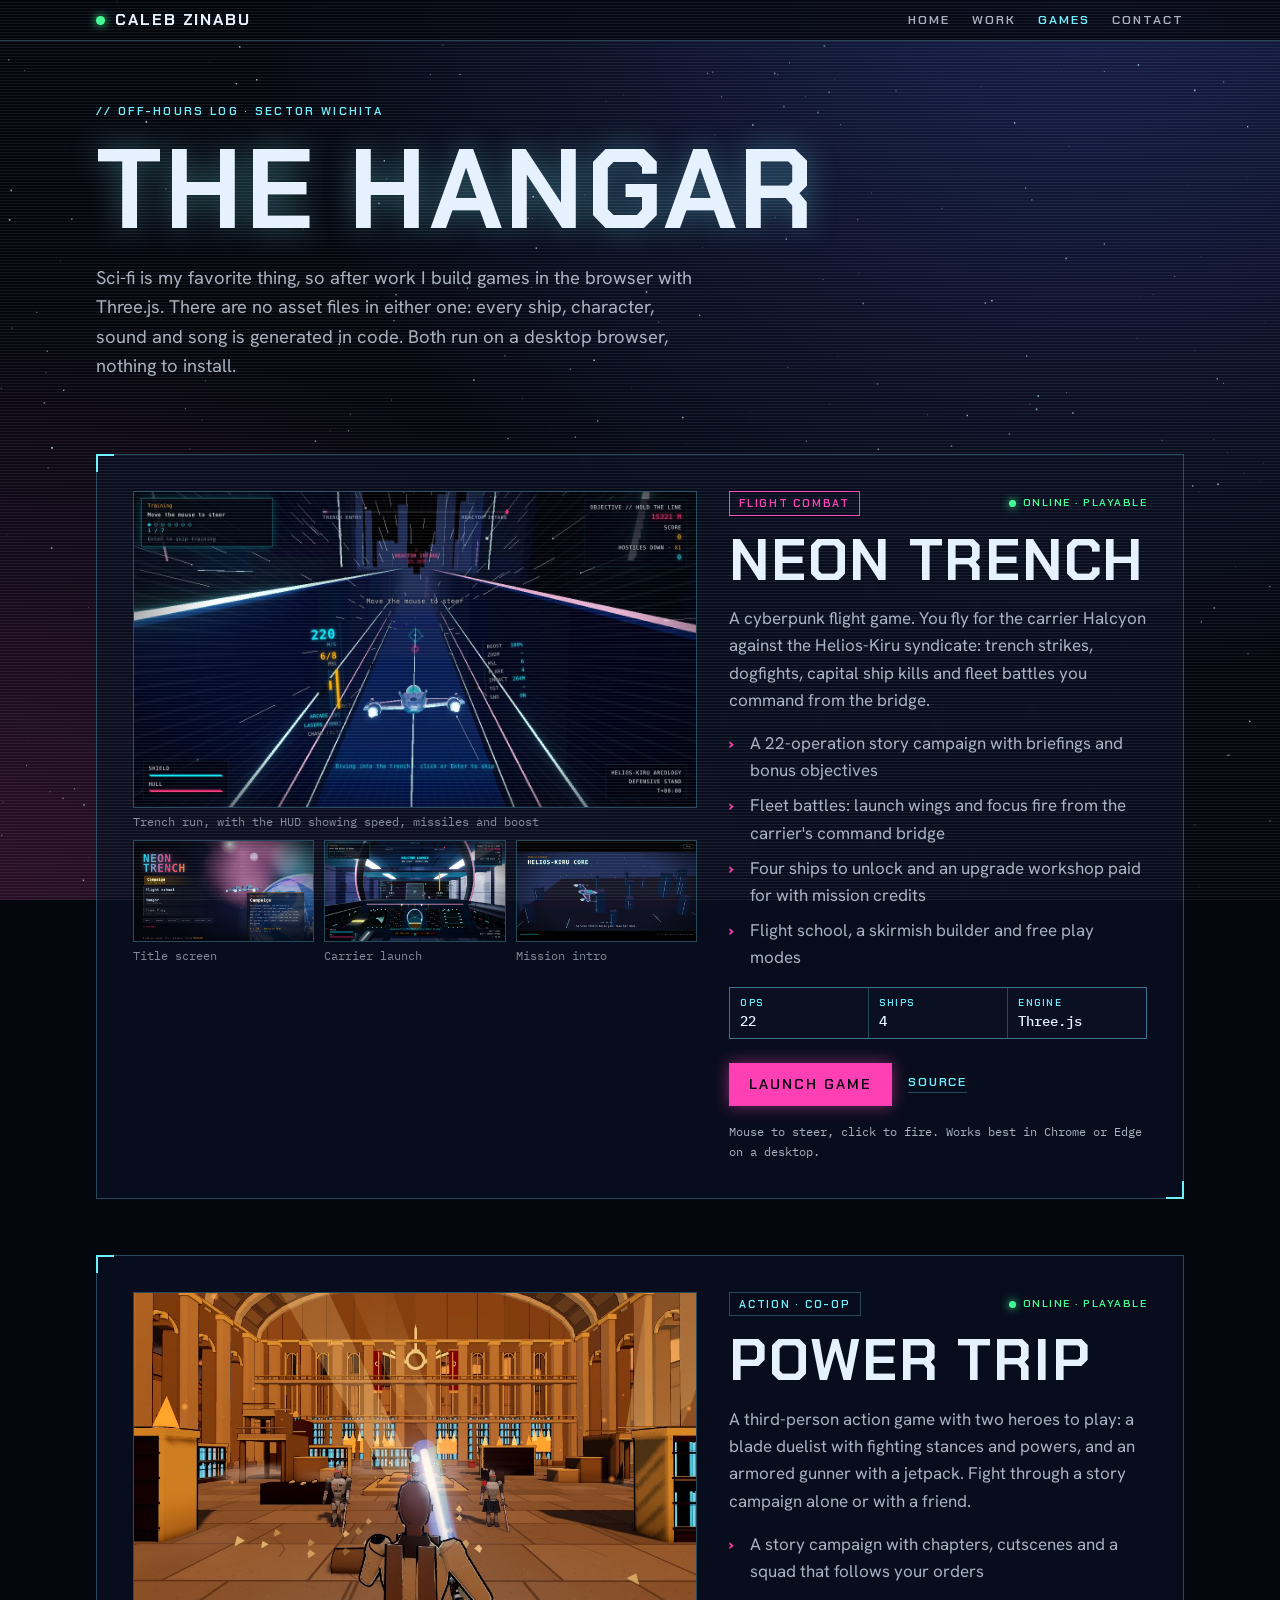
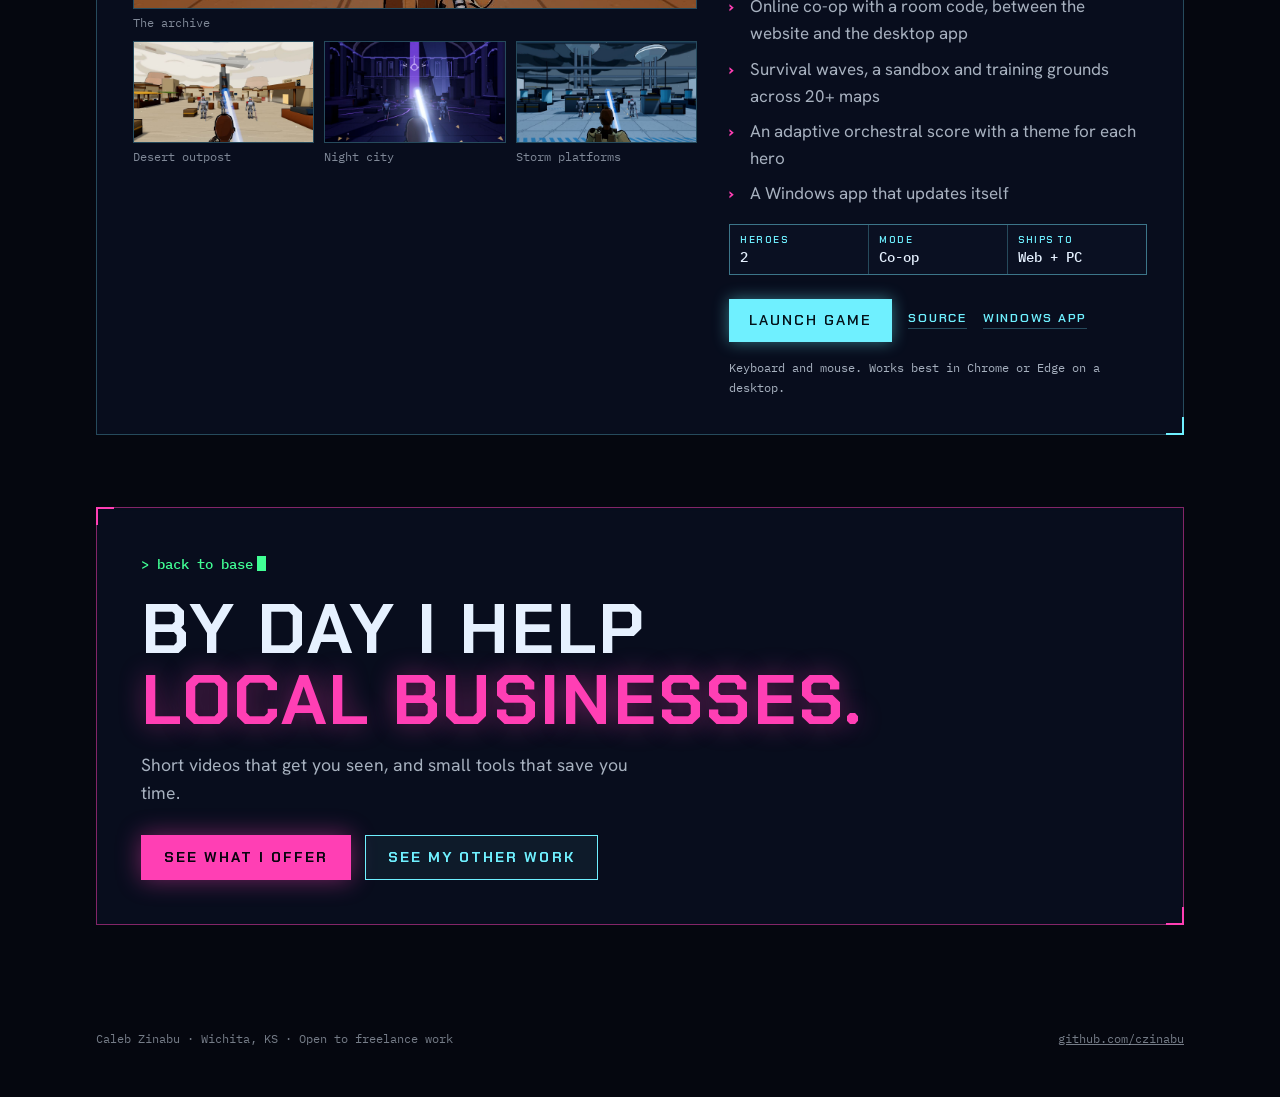
==== games.html @ ab6c9636 "Split the site into Home, Work and Games pages with game screenshots Co-Authored-By: Claude Opus 5.5" ====
<!doctype html>
<html lang="en">
<head>
<meta charset="utf-8">
<meta name="viewport" content="width=device-width, initial-scale=1, viewport-fit=cover">
<title>Caleb Zinabu · The Hangar</title>
<meta name="claude:viewport-fit-sides" content="cover">
<meta name="description" content="Power Trip and Neon Trench, two browser games Caleb Zinabu builds with Three.js. Both are playable online.">
<link rel="preconnect" href="https://fonts.googleapis.com">
<link rel="preconnect" href="https://fonts.gstatic.com" crossorigin>
<link rel="stylesheet" href="https://fonts.googleapis.com/css2?family=Chakra+Petch:wght@500;600;700&family=Hanken+Grotesk:wght@400;500;600&family=IBM+Plex+Mono:wght@400;500;600&display=swap">
<style>
/* Games page: a ship's mission-control console. Fixed starfield behind everything; each section is a HUD panel
   with corner brackets and a mono status line. Cyan = system/HUD, magenta = action, amber = data highlights.
   Deliberately single dark theme, every color set explicitly. */
:root{
  --void:#05070f; --panel:rgba(10,16,34,.78); --panel-solid:#0a1022; --line:rgba(120,230,255,.28);
  --text:#e6f1ff; --soft:rgba(230,241,255,.72); --hud:#6ff0ff; --mag:#ff3fb4; --amber:#ffc24a; --ok:#41ff95;
  --display:"Chakra Petch", "Arial Narrow", system-ui, sans-serif;
  --body:"Hanken Grotesk", system-ui, -apple-system, "Segoe UI", sans-serif;
  --mono:"IBM Plex Mono", ui-monospace, Menlo, monospace;
  color-scheme:dark;
}
*{box-sizing:border-box}
html{background:var(--void)}
body{margin:0;background:var(--void);color:var(--text);font:400 1.0625rem/1.6 var(--body);-webkit-font-smoothing:antialiased;overflow-x:hidden}
#sky{position:fixed;inset:0;width:100%;height:100%;z-index:0;pointer-events:none}
body::before{content:"";position:fixed;inset:0;z-index:0;pointer-events:none;
  background:radial-gradient(ellipse at 85% -10%,rgba(60,80,200,.35),transparent 55%),radial-gradient(ellipse at -10% 110%,rgba(255,63,180,.18),transparent 50%)}
body::after{content:"";position:fixed;inset:0;z-index:40;pointer-events:none;opacity:.07;
  background:repeating-linear-gradient(0deg,#fff 0 1px,transparent 1px 3px)}
.page{position:relative;z-index:1}
a{color:inherit}
a:focus-visible,button:focus-visible{outline:2px solid var(--amber);outline-offset:3px}
.wrap{max-width:70rem;margin:0 auto;padding-left:max(16px,env(safe-area-inset-left,0px));padding-right:max(16px,env(safe-area-inset-right,0px))}
h1,h2,h3{margin:0;font-family:var(--display);text-transform:uppercase;letter-spacing:.03em;line-height:1;text-wrap:balance}
p{margin:0}
.lbl{font:600 .72rem/1.3 var(--display);letter-spacing:.2em;text-transform:uppercase;color:var(--hud)}
.mono{font-family:var(--mono)}

/* top bar */
.bar{position:sticky;top:env(safe-area-inset-top,0px);z-index:30;background:rgba(5,7,15,.82);backdrop-filter:blur(8px);border-bottom:1px solid var(--line)}
.bar .wrap{display:flex;justify-content:space-between;align-items:center;gap:16px;padding-block:12px;flex-wrap:wrap}
.callsign{display:flex;align-items:center;gap:10px;text-decoration:none;font:700 1rem/1 var(--display);letter-spacing:.12em;text-transform:uppercase}
.callsign i{width:9px;height:9px;border-radius:50%;background:var(--ok);box-shadow:0 0 10px var(--ok)}
.bar nav{display:flex;gap:22px;flex-wrap:wrap}
.bar nav a{font:600 .78rem/1 var(--display);letter-spacing:.16em;text-transform:uppercase;text-decoration:none;color:var(--soft)}
.bar nav a:hover{color:var(--hud)}

/* panel chrome */
.panel{position:relative;background:var(--panel);border:1px solid var(--line);backdrop-filter:blur(3px)}
.panel::before,.panel::after{content:"";position:absolute;width:16px;height:16px;border:solid var(--hud);pointer-events:none}
.panel::before{top:-1px;left:-1px;border-width:2px 0 0 2px}
.panel::after{bottom:-1px;right:-1px;border-width:0 2px 2px 0}

/* hero */
.hero{padding-block:72px 56px}
.hero .grid{display:grid;grid-template-columns:minmax(0,1.25fr) minmax(0,1fr);gap:48px;align-items:center}
.hero h1{font-size:clamp(2.9rem,7.4vw,5.6rem);font-weight:700;margin-top:18px}
.hero h1 em{font-style:normal;color:var(--hud);text-shadow:0 0 28px rgba(111,240,255,.45)}
.hero h1 .glitch{color:var(--mag);text-shadow:0 0 28px rgba(255,63,180,.45)}
.hero .lede{margin-top:24px;max-width:50ch;font-size:1.15rem;color:var(--soft)}
.hero .lede b{color:var(--amber);font-weight:600}
.cta{display:flex;gap:14px;flex-wrap:wrap;margin-top:32px}
.btn{display:inline-flex;align-items:center;gap:10px;padding:14px 22px;font:700 .9rem/1 var(--display);letter-spacing:.14em;text-transform:uppercase;text-decoration:none;border:1px solid var(--hud);color:var(--hud);background:rgba(111,240,255,.06);cursor:pointer}
.btn.go{background:var(--mag);border-color:var(--mag);color:#0a0410;box-shadow:0 0 24px rgba(255,63,180,.45)}
@media (prefers-reduced-motion:no-preference){.btn{transition:box-shadow .2s,background .2s}.btn:hover{box-shadow:0 0 28px rgba(111,240,255,.5)}.btn.go:hover{box-shadow:0 0 36px rgba(255,63,180,.7)}}

/* telemetry panel: bars drawn to one scale, 0 to 2.5M */
.telemetry{padding:22px 22px 18px}
.telemetry .head{display:flex;justify-content:space-between;gap:12px;flex-wrap:wrap;border-bottom:1px solid var(--line);padding-bottom:12px}
.telemetry .total{margin-top:18px;display:flex;align-items:baseline;gap:12px;flex-wrap:wrap}
.telemetry .total b{font:700 clamp(3rem,6vw,4.2rem)/1 var(--display);color:var(--amber);text-shadow:0 0 22px rgba(255,194,74,.35);font-variant-numeric:tabular-nums}
.telemetry .total span{color:var(--soft);font-size:.95rem;max-width:18ch;line-height:1.35}
.bars{list-style:none;margin:20px 0 0;padding:0;display:flex;flex-direction:column;gap:12px}
.bars li{display:grid;grid-template-columns:5.5rem minmax(0,1fr) 3.6rem;gap:12px;align-items:center;font:500 .8rem/1 var(--mono);color:var(--soft)}
.bars .track{height:12px;background:rgba(111,240,255,.08);border:1px solid var(--line);position:relative;overflow:hidden}
.bars .fill{position:absolute;inset:0 auto 0 0;background:linear-gradient(90deg,var(--hud),#b9fbff);box-shadow:0 0 12px rgba(111,240,255,.6)}
.bars .val{text-align:right;color:var(--text);font-variant-numeric:tabular-nums}
.axis{display:grid;grid-template-columns:5.5rem minmax(0,1fr) 3.6rem;gap:12px;margin-top:8px;font:400 .66rem/1 var(--mono);color:rgba(230,241,255,.45)}
.axis div{display:flex;justify-content:space-between}
.telemetry .foot{margin-top:16px;font-size:.85rem;color:var(--soft);border-top:1px solid var(--line);padding-top:12px}
@media (prefers-reduced-motion:no-preference){.bars .fill{animation:grow 1.4s cubic-bezier(.2,.8,.2,1) both}@keyframes grow{from{transform:scaleX(.02);transform-origin:left}to{transform:scaleX(1);transform-origin:left}}}

/* sections */
.sec{padding-block:72px}
.sec-head{display:flex;flex-direction:column;gap:12px;margin-bottom:36px;max-width:62ch}
.sec-head h2{font-size:clamp(2.2rem,5.4vw,3.6rem);font-weight:700}
.sec-head p{color:var(--soft)}

/* modules (services) */
.modules{display:grid;grid-template-columns:repeat(2,minmax(0,1fr));gap:20px}
.mod{padding:26px;display:flex;flex-direction:column;gap:12px;min-width:0}
.mod.prime{grid-column:1/-1;border-color:rgba(255,63,180,.5);background:linear-gradient(135deg,rgba(255,63,180,.12),rgba(10,16,34,.82) 55%)}
.mod.prime::before{border-color:var(--mag)}.mod.prime::after{border-color:var(--mag)}
.mod .row{display:flex;justify-content:space-between;gap:12px;flex-wrap:wrap}
.mod .code{font:500 .72rem/1 var(--mono);color:rgba(230,241,255,.5)}
.mod h3{font-size:clamp(1.4rem,2.6vw,1.9rem)}
.mod.prime h3{font-size:clamp(1.8rem,3.6vw,2.6rem)}
.mod p{color:var(--soft);max-width:70ch}
.mod ul{margin:0;padding:0;list-style:none;display:flex;flex-direction:column;gap:6px;color:var(--soft)}
.mod li::before{content:"› ";color:var(--mag);font-weight:700}
.chip{font:600 .68rem/1 var(--display);letter-spacing:.16em;text-transform:uppercase;padding:6px 9px;border:1px solid var(--line);color:var(--hud)}
.chip.mag{border-color:var(--mag);color:var(--mag)}
.chip.free{background:var(--amber);border-color:var(--amber);color:#1a1100}

/* fleet (projects) */
.fleet{display:grid;grid-template-columns:repeat(2,minmax(0,1fr));gap:20px}
.ship{padding:22px;display:flex;flex-direction:column;gap:12px;min-width:0}
.ship .row{display:flex;justify-content:space-between;gap:10px;align-items:center;flex-wrap:wrap}
.status{font:600 .66rem/1.2 var(--display);letter-spacing:.14em;text-transform:uppercase;color:rgba(230,241,255,.55);display:inline-flex;align-items:center;gap:7px}
.status::before{content:"";width:7px;height:7px;border-radius:50%;background:rgba(230,241,255,.35)}
.status.on{color:var(--ok)}.status.on::before{background:var(--ok);box-shadow:0 0 8px var(--ok)}
.ship h3{font-size:1.6rem}
.ship p{color:var(--soft);font-size:.98rem}
.ship .stack{font:400 .76rem/1.6 var(--mono);color:rgba(230,241,255,.55)}
.acts{display:flex;gap:16px;flex-wrap:wrap;align-items:center;margin-top:auto;padding-top:4px}
.acts a{font:600 .78rem/1 var(--display);letter-spacing:.14em;text-transform:uppercase;text-decoration:none;color:var(--hud);border-bottom:1px solid var(--line);padding-bottom:4px}
.acts a.launch{color:#04121a;background:var(--hud);border:0;padding:10px 14px;box-shadow:0 0 16px rgba(111,240,255,.45)}
.acts a.launch.mag{background:var(--mag);color:#0a0410;box-shadow:0 0 16px rgba(255,63,180,.5)}
.acts a:hover{color:#fff}.acts a.launch:hover{background:#fff;color:#04121a}
.group-lbl{grid-column:1/-1;display:flex;align-items:center;gap:14px;margin-top:12px}
.group-lbl::after{content:"";flex:1;height:1px;background:var(--line)}
.spec{display:grid;grid-template-columns:repeat(3,minmax(0,1fr));gap:1px;margin:0;background:var(--line);border:1px solid var(--line)}
.spec div{background:var(--panel-solid);padding:9px 10px;min-width:0}
.spec dt{font:600 .6rem/1.2 var(--display);letter-spacing:.16em;text-transform:uppercase;color:var(--hud)}
.spec dd{margin:4px 0 0;font:500 .85rem/1.2 var(--mono);color:var(--text)}
.ship.game{grid-column:span 1}
.fleet .wide{grid-column:span 2}

/* pilot file (about) */
.pilot{display:grid;grid-template-columns:minmax(0,1.2fr) minmax(0,1fr);gap:20px}
.pilot .bio{padding:28px}
.pilot .bio p{font-size:1.1rem;max-width:58ch}
.pilot .bio p+p{margin-top:14px;color:var(--soft)}
.log{padding:22px}
.log ol{list-style:none;margin:14px 0 0;padding:0;display:flex;flex-direction:column}
.log li{display:grid;grid-template-columns:minmax(0,1fr) auto;gap:4px 12px;padding-block:11px;border-top:1px solid var(--line)}
.log b{font:600 1.05rem/1.2 var(--display);text-transform:uppercase;letter-spacing:.06em}
.log span{font:400 .76rem/1.6 var(--mono);color:var(--soft);text-align:right}
.kit{margin-top:16px;font:400 .78rem/1.9 var(--mono);color:var(--soft)}

/* contact terminal */
.terminal{padding:clamp(24px,4vw,44px);border-color:rgba(255,63,180,.5)}
.terminal::before,.terminal::after{border-color:var(--mag)}
.terminal .prompt{font:500 .9rem/1.7 var(--mono);color:var(--ok)}
.terminal .prompt .cur{display:inline-block;width:.6em;height:1.05em;background:var(--ok);vertical-align:-2px;margin-left:4px}
@media (prefers-reduced-motion:no-preference){.terminal .prompt .cur{animation:blink 1s steps(1) infinite}@keyframes blink{50%{opacity:0}}}
.terminal h2{font-size:clamp(2.4rem,6.4vw,4.4rem);margin-top:18px}
.terminal h2 span{color:var(--mag);text-shadow:0 0 26px rgba(255,63,180,.45)}
.terminal p.sub{margin-top:16px;color:var(--soft);font-size:1.1rem;max-width:52ch}
.terminal .row{display:flex;gap:14px;flex-wrap:wrap;align-items:center;margin-top:28px}
.addr{font:500 1.05rem/1 var(--mono);padding:14px 18px;border:1px dashed var(--line);color:var(--text);user-select:all}
#copied{font:500 .85rem var(--mono);color:var(--ok)}
footer{padding-block:32px 48px;font:400 .78rem/1.6 var(--mono);color:rgba(230,241,255,.5)}
footer .wrap{display:flex;justify-content:space-between;gap:12px;flex-wrap:wrap}

@media (max-width:760px){
  .hero .grid,.pilot{grid-template-columns:minmax(0,1fr)}
  .modules,.fleet{grid-template-columns:minmax(0,1fr)}
  .bar nav{display:none}
  .hero{padding-block:44px 40px}
}

.bar nav a[aria-current="page"]{color:var(--hud)}
.ghero{padding-block:64px 24px}
.ghero h1{font-size:clamp(3.4rem,10vw,7rem);font-weight:700;margin-top:14px;text-shadow:0 0 30px rgba(111,240,255,.35)}
.ghero p.sub{margin-top:18px;max-width:60ch;font-size:1.15rem;color:var(--soft)}
.game{padding-block:48px}
.gcard{padding:clamp(20px,3vw,36px);display:grid;grid-template-columns:minmax(0,1.35fr) minmax(0,1fr);gap:32px;align-items:start}
.gcard.mag{border-color:rgba(255,63,180,.5)}.gcard.mag::before,.gcard.mag::after{border-color:var(--mag)}
.gallery{display:grid;grid-template-columns:repeat(3,minmax(0,1fr));gap:10px;min-width:0}
.gallery figure{margin:0;min-width:0}
.gallery figure:first-child{grid-column:1/-1}
.gallery img{display:block;width:100%;aspect-ratio:16/9;object-fit:cover;border:1px solid var(--line)}
.gallery figcaption{font:400 .72rem/1.4 var(--mono);color:rgba(230,241,255,.55);margin-top:6px}
.ginfo{display:flex;flex-direction:column;gap:16px;min-width:0}
.ginfo .row{display:flex;justify-content:space-between;gap:12px;flex-wrap:wrap;align-items:center}
.ginfo h2{font-size:clamp(2.4rem,5vw,3.6rem)}
.ginfo p{color:var(--soft)}
.feat{list-style:none;margin:0;padding:0;display:flex;flex-direction:column;gap:8px;color:var(--soft)}
.feat li{padding-left:1.2em;position:relative}
.feat li::before{content:"›";position:absolute;left:0;color:var(--mag);font-weight:700}
.ginfo .acts{margin-top:4px}
.ginfo .acts a.launch{padding:14px 20px;font-size:.9rem}
.how{font:400 .78rem/1.6 var(--mono);color:rgba(230,241,255,.55)}
@media (max-width:860px){.gcard{grid-template-columns:minmax(0,1fr)}}
</style>
</head>
<body>
<canvas id="sky" aria-hidden="true"></canvas>
<div class="page">
<header class="bar">
  <div class="wrap">
    <a class="callsign" href="index.html"><i></i>Caleb Zinabu</a>
    <nav aria-label="Pages"><a href="index.html">Home</a><a href="work.html">Work</a><a href="games.html" aria-current="page">Games</a><a href="index.html#contact">Contact</a></nav>
  </div>
</header>

<main id="top">
  <section class="ghero">
    <div class="wrap">
      <p class="lbl">// Off-hours log · Sector Wichita</p>
      <h1>The hangar</h1>
      <p class="sub">Sci-fi is my favorite thing, so after work I build games in the browser with Three.js. There are no asset files in either one: every ship, character, sound and song is generated in code. Both run on a desktop browser, nothing to install.</p>
    </div>
  </section>

  <section class="game" id="neon-trench">
    <div class="wrap">
      <article class="panel gcard">
        <div class="gallery">
          <figure><img src="img/nt-trench.jpg" alt="Flying a fighter down a glowing trench with the cockpit HUD showing speed and boost"><figcaption>Trench run, with the HUD showing speed, missiles and boost</figcaption></figure>
          <figure><img src="img/nt-title.jpg" alt="Neon Trench title screen with a planet and two ships" loading="lazy"><figcaption>Title screen</figcaption></figure>
          <figure><img src="img/nt-cockpit.jpg" alt="Inside the cockpit during a launch from the carrier bay" loading="lazy"><figcaption>Carrier launch</figcaption></figure>
          <figure><img src="img/nt-strike.jpg" alt="Mission intro over a city of towers" loading="lazy"><figcaption>Mission intro</figcaption></figure>
        </div>
        <div class="ginfo">
          <div class="row"><span class="chip mag">Flight combat</span><span class="status on">Online · Playable</span></div>
          <h2>Neon Trench</h2>
          <p>A cyberpunk flight game. You fly for the carrier Halcyon against the Helios-Kiru syndicate: trench strikes, dogfights, capital ship kills and fleet battles you command from the bridge.</p>
          <ul class="feat">
            <li>A 22-operation story campaign with briefings and bonus objectives</li>
            <li>Fleet battles: launch wings and focus fire from the carrier's command bridge</li>
            <li>Four ships to unlock and an upgrade workshop paid for with mission credits</li>
            <li>Flight school, a skirmish builder and free play modes</li>
          </ul>
          <dl class="spec"><div><dt>Ops</dt><dd>22</dd></div><div><dt>Ships</dt><dd>4</dd></div><div><dt>Engine</dt><dd>Three.js</dd></div></dl>
          <div class="acts"><a class="launch mag" href="https://neon-trench.vercel.app/">Launch game</a><a href="https://github.com/czinabu/neon-trench">Source</a></div>
          <p class="how">Mouse to steer, click to fire. Works best in Chrome or Edge on a desktop.</p>
        </div>
      </article>
    </div>
  </section>

  <section class="game" id="power-trip" style="padding-top:8px">
    <div class="wrap">
      <article class="panel gcard">
        <div class="gallery">
          <figure><img src="img/pt-archive.jpg" alt="Third-person view of the hero with a glowing blade in a golden archive hall, enemies ahead" loading="lazy"><figcaption>The archive</figcaption></figure>
          <figure><img src="img/pt-outpost.jpg" alt="A desert town at dusk" loading="lazy"><figcaption>Desert outpost</figcaption></figure>
          <figure><img src="img/pt-jedha.jpg" alt="A purple-lit night city plaza" loading="lazy"><figcaption>Night city</figcaption></figure>
          <figure><img src="img/pt-kamino.jpg" alt="A storm-lashed platform city" loading="lazy"><figcaption>Storm platforms</figcaption></figure>
        </div>
        <div class="ginfo">
          <div class="row"><span class="chip">Action · Co-op</span><span class="status on">Online · Playable</span></div>
          <h2>Power Trip</h2>
          <p>A third-person action game with two heroes to play: a blade duelist with fighting stances and powers, and an armored gunner with a jetpack. Fight through a story campaign alone or with a friend.</p>
          <ul class="feat">
            <li>A story campaign with chapters, cutscenes and a squad that follows your orders</li>
            <li>Online co-op with a room code, between the website and the desktop app</li>
            <li>Survival waves, a sandbox and training grounds across 20+ maps</li>
            <li>An adaptive orchestral score with a theme for each hero</li>
            <li>A Windows app that updates itself</li>
          </ul>
          <dl class="spec"><div><dt>Heroes</dt><dd>2</dd></div><div><dt>Mode</dt><dd>Co-op</dd></div><div><dt>Ships to</dt><dd>Web + PC</dd></div></dl>
          <div class="acts"><a class="launch" href="https://sw-power-trip.vercel.app">Launch game</a><a href="https://github.com/czinabu/power-trip">Source</a><a href="https://github.com/czinabu/power-trip/releases">Windows app</a></div>
          <p class="how">Keyboard and mouse. Works best in Chrome or Edge on a desktop.</p>
        </div>
      </article>
    </div>
  </section>

  <section class="sec" style="padding-top:24px">
    <div class="wrap">
      <div class="panel terminal">
        <p class="prompt">&gt; back to base<span class="cur"></span></p>
        <h2>By day I help <span>local businesses.</span></h2>
        <p class="sub">Short videos that get you seen, and small tools that save you time.</p>
        <div class="row"><a class="btn go" href="index.html">See what I offer</a><a class="btn" href="work.html">See my other work</a></div>
      </div>
    </div>
  </section>
</main>

<footer><div class="wrap"><span>Caleb Zinabu · Wichita, KS · Open to freelance work</span><a href="https://github.com/czinabu">github.com/czinabu</a></div></footer>
</div>

<script>
(function(){
  var c=document.getElementById('sky');if(!c.getContext)return;
  var x=c.getContext('2d'),st=[],w,h,d=Math.min(window.devicePixelRatio||1,2),sy=0;
  var still=window.matchMedia&&matchMedia('(prefers-reduced-motion: reduce)').matches;
  function size(){w=innerWidth;h=innerHeight;c.width=w*d;c.height=h*d;x.setTransform(d,0,0,d,0,0);st=[];
    var n=Math.round(w*h/2200);for(var i=0;i<n;i++)st.push({x:Math.random()*w,y:Math.random()*h,z:Math.random()*.9+.1,t:Math.random()*6.28});}
  function draw(){x.clearRect(0,0,w,h);var off=sy;
    for(var i=0;i<st.length;i++){var s=st[i];
      if(!still){s.x-=s.z*.18;s.t+=.02;if(s.x<0){s.x=w;s.y=Math.random()*h;}}
      var y=((s.y-off*s.z*.25)%h+h)%h;
      x.globalAlpha=(.25+s.z*.7)*(still?1:.75+.25*Math.sin(s.t));x.fillStyle=s.z>.85?'#bdf7ff':'#e6f1ff';x.fillRect(s.x,y,s.z*1.7,s.z*1.7);}
    if(!still)requestAnimationFrame(draw);}
  addEventListener('scroll',function(){sy=scrollY;if(still)draw();},{passive:true});
  addEventListener('resize',function(){size();if(still)draw();});
  size();draw();
})();
</script>
</body>
</html>
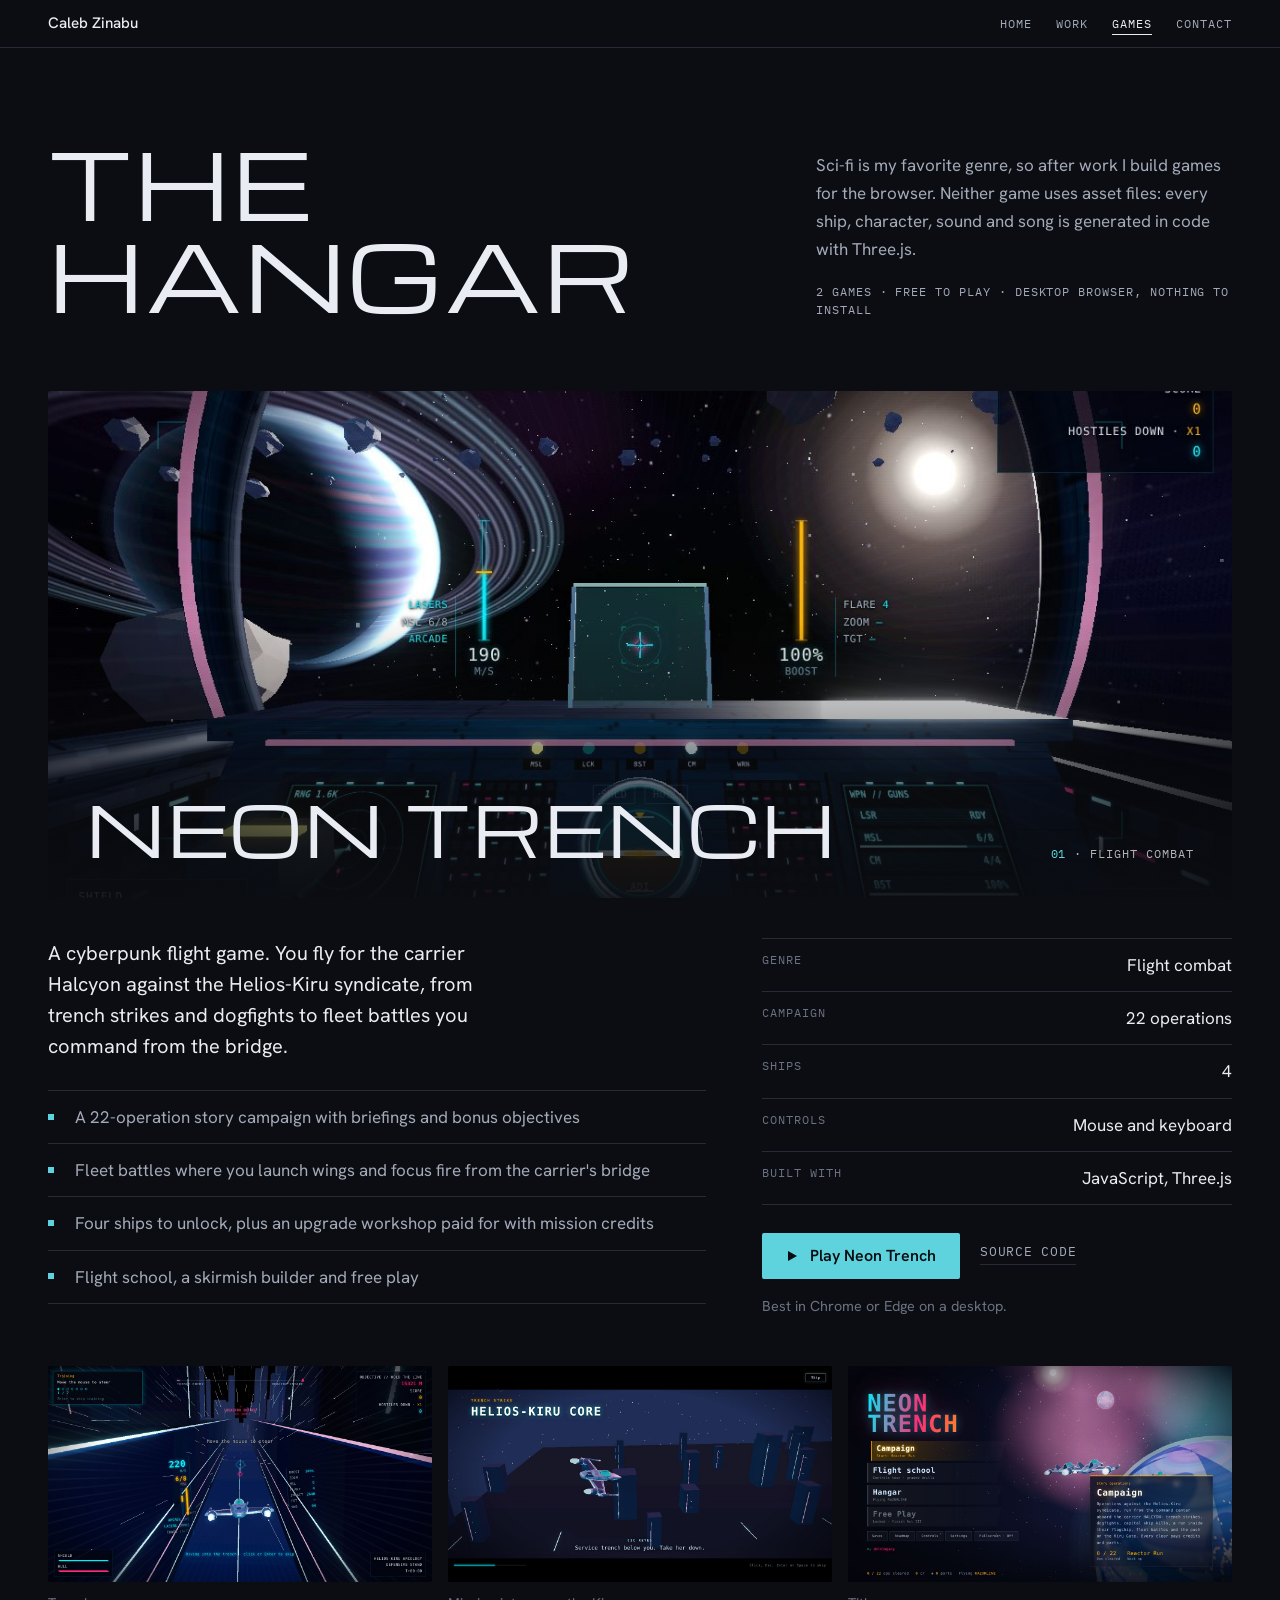
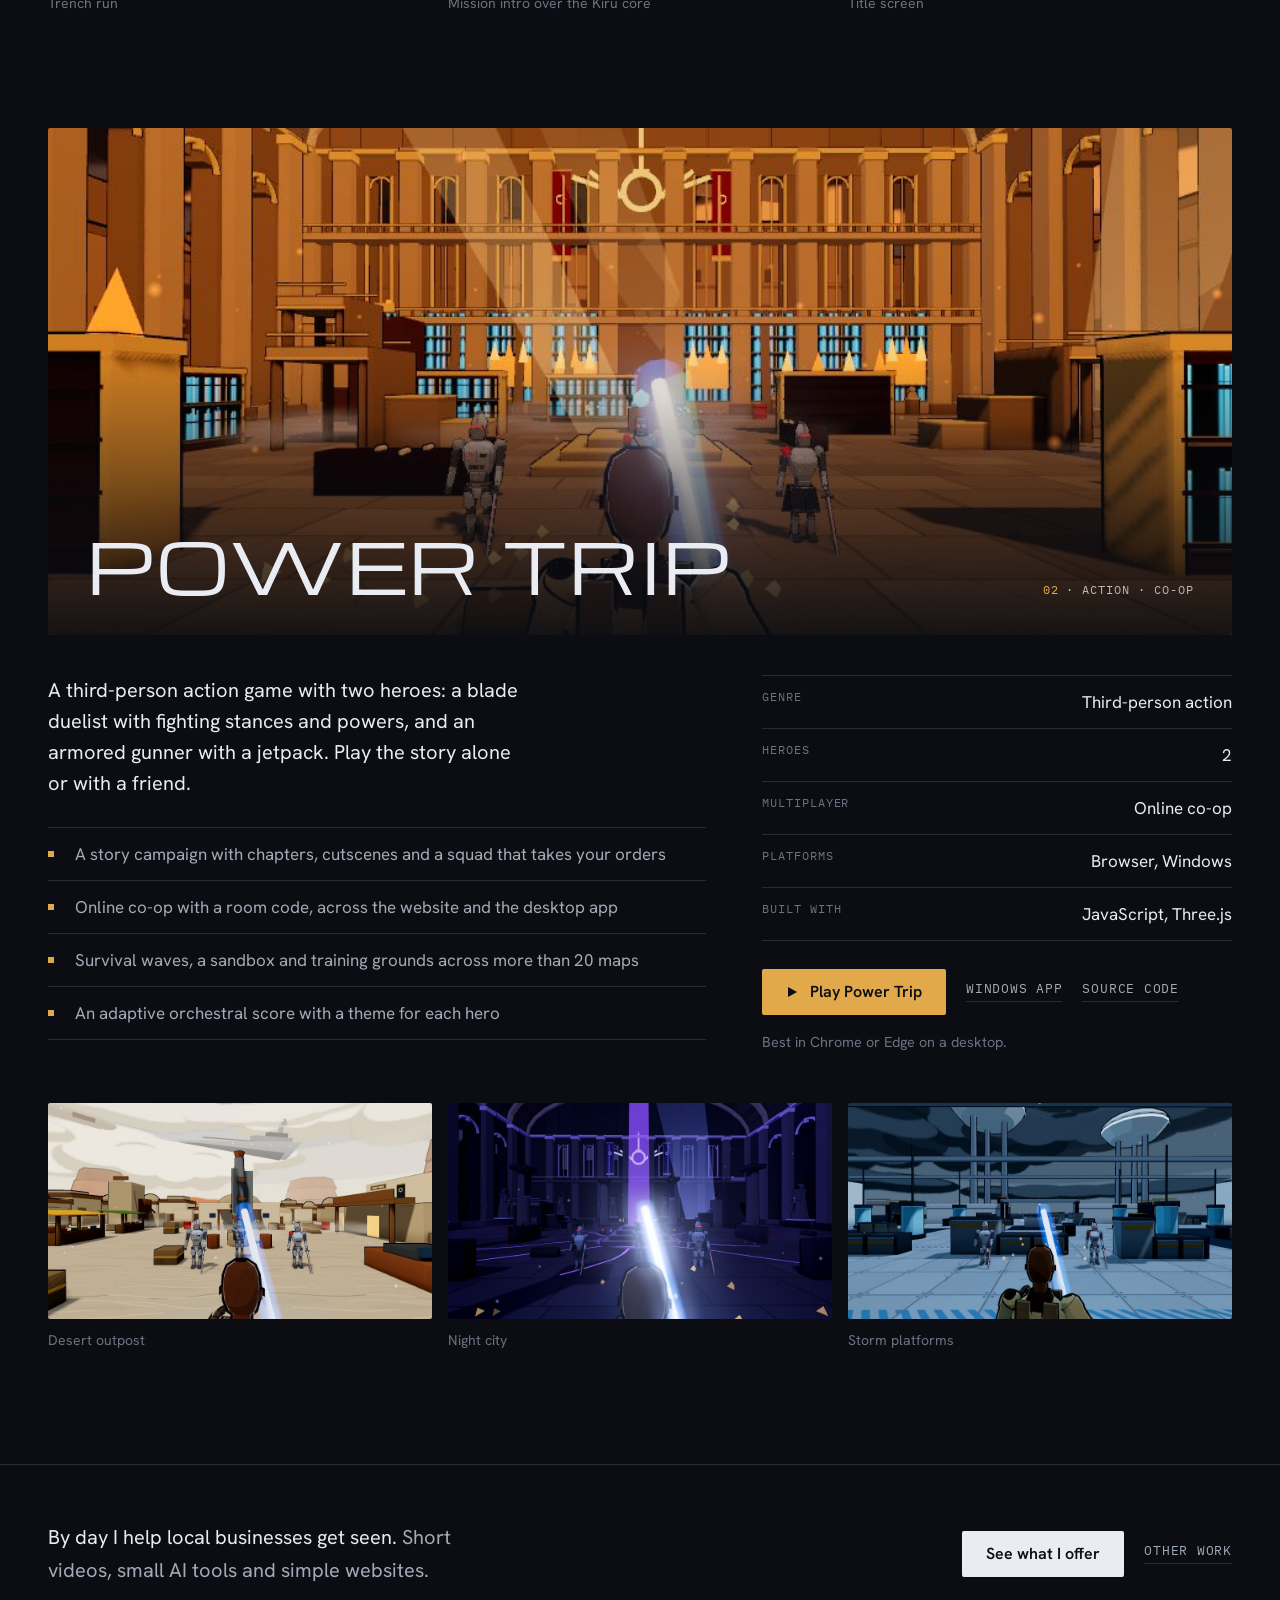
==== commit d932e2ac: "Redesign the Games page as a quieter press kit led by the screenshots Co-Authored-By: Claude Opus 5." ====
--- a/games.html
+++ b/games.html
@@ -5,294 +5,208 @@
 <meta name="viewport" content="width=device-width, initial-scale=1, viewport-fit=cover">
 <title>Caleb Zinabu · The Hangar</title>
 <meta name="claude:viewport-fit-sides" content="cover">
-<meta name="description" content="Power Trip and Neon Trench, two browser games Caleb Zinabu builds with Three.js. Both are playable online.">
+<meta name="description" content="Neon Trench and Power Trip, two browser games Caleb Zinabu builds with Three.js. Both are playable online.">
 <link rel="preconnect" href="https://fonts.googleapis.com">
 <link rel="preconnect" href="https://fonts.gstatic.com" crossorigin>
-<link rel="stylesheet" href="https://fonts.googleapis.com/css2?family=Chakra+Petch:wght@500;600;700&family=Hanken+Grotesk:wght@400;500;600&family=IBM+Plex+Mono:wght@400;500;600&display=swap">
+<link rel="stylesheet" href="https://fonts.googleapis.com/css2?family=Michroma&family=Hanken+Grotesk:wght@400;500;600&family=IBM+Plex+Mono:wght@400;500&display=swap">
 <style>
-/* Games page: a ship's mission-control console. Fixed starfield behind everything; each section is a HUD panel
-   with corner brackets and a mono status line. Cyan = system/HUD, magenta = action, amber = data highlights.
-   Deliberately single dark theme, every color set explicitly. */
+/* Games page as a game press kit. The screenshots carry the color; the page stays quiet around them.
+   One wide "credits" face for titles only, hairline rules instead of boxes, one accent per game taken from its own art.
+   Deliberately single dark theme with every color set explicitly. */
 :root{
-  --void:#05070f; --panel:rgba(10,16,34,.78); --panel-solid:#0a1022; --line:rgba(120,230,255,.28);
-  --text:#e6f1ff; --soft:rgba(230,241,255,.72); --hud:#6ff0ff; --mag:#ff3fb4; --amber:#ffc24a; --ok:#41ff95;
-  --display:"Chakra Petch", "Arial Narrow", system-ui, sans-serif;
+  --ground:#0b0d12; --ground-2:#12151d; --rule:#262b38; --text:#e9ecf2; --soft:#a3aab8; --faint:#6b7282;
+  --nt:#5fd3dd; --pt:#e2a94a;
+  --title:"Michroma", "Arial Black", system-ui, sans-serif;
   --body:"Hanken Grotesk", system-ui, -apple-system, "Segoe UI", sans-serif;
   --mono:"IBM Plex Mono", ui-monospace, Menlo, monospace;
   color-scheme:dark;
 }
 *{box-sizing:border-box}
-html{background:var(--void)}
-body{margin:0;background:var(--void);color:var(--text);font:400 1.0625rem/1.6 var(--body);-webkit-font-smoothing:antialiased;overflow-x:hidden}
-#sky{position:fixed;inset:0;width:100%;height:100%;z-index:0;pointer-events:none}
-body::before{content:"";position:fixed;inset:0;z-index:0;pointer-events:none;
-  background:radial-gradient(ellipse at 85% -10%,rgba(60,80,200,.35),transparent 55%),radial-gradient(ellipse at -10% 110%,rgba(255,63,180,.18),transparent 50%)}
-body::after{content:"";position:fixed;inset:0;z-index:40;pointer-events:none;opacity:.07;
-  background:repeating-linear-gradient(0deg,#fff 0 1px,transparent 1px 3px)}
-.page{position:relative;z-index:1}
+html{background:var(--ground)}
+body{margin:0;background:var(--ground);color:var(--text);font:400 1.0625rem/1.65 var(--body);-webkit-font-smoothing:antialiased}
 a{color:inherit}
-a:focus-visible,button:focus-visible{outline:2px solid var(--amber);outline-offset:3px}
-.wrap{max-width:70rem;margin:0 auto;padding-left:max(16px,env(safe-area-inset-left,0px));padding-right:max(16px,env(safe-area-inset-right,0px))}
-h1,h2,h3{margin:0;font-family:var(--display);text-transform:uppercase;letter-spacing:.03em;line-height:1;text-wrap:balance}
+a:focus-visible{outline:2px solid var(--text);outline-offset:4px}
+.wrap{max-width:76rem;margin:0 auto;padding-left:max(16px,env(safe-area-inset-left,0px));padding-right:max(16px,env(safe-area-inset-right,0px))}
+h1,h2,h3{margin:0;font-weight:400;text-wrap:balance}
 p{margin:0}
-.lbl{font:600 .72rem/1.3 var(--display);letter-spacing:.2em;text-transform:uppercase;color:var(--hud)}
-.mono{font-family:var(--mono)}
-
-/* top bar */
-.bar{position:sticky;top:env(safe-area-inset-top,0px);z-index:30;background:rgba(5,7,15,.82);backdrop-filter:blur(8px);border-bottom:1px solid var(--line)}
-.bar .wrap{display:flex;justify-content:space-between;align-items:center;gap:16px;padding-block:12px;flex-wrap:wrap}
-.callsign{display:flex;align-items:center;gap:10px;text-decoration:none;font:700 1rem/1 var(--display);letter-spacing:.12em;text-transform:uppercase}
-.callsign i{width:9px;height:9px;border-radius:50%;background:var(--ok);box-shadow:0 0 10px var(--ok)}
-.bar nav{display:flex;gap:22px;flex-wrap:wrap}
-.bar nav a{font:600 .78rem/1 var(--display);letter-spacing:.16em;text-transform:uppercase;text-decoration:none;color:var(--soft)}
-.bar nav a:hover{color:var(--hud)}
-
-/* panel chrome */
-.panel{position:relative;background:var(--panel);border:1px solid var(--line);backdrop-filter:blur(3px)}
-.panel::before,.panel::after{content:"";position:absolute;width:16px;height:16px;border:solid var(--hud);pointer-events:none}
-.panel::before{top:-1px;left:-1px;border-width:2px 0 0 2px}
-.panel::after{bottom:-1px;right:-1px;border-width:0 2px 2px 0}
-
-/* hero */
-.hero{padding-block:72px 56px}
-.hero .grid{display:grid;grid-template-columns:minmax(0,1.25fr) minmax(0,1fr);gap:48px;align-items:center}
-.hero h1{font-size:clamp(2.9rem,7.4vw,5.6rem);font-weight:700;margin-top:18px}
-.hero h1 em{font-style:normal;color:var(--hud);text-shadow:0 0 28px rgba(111,240,255,.45)}
-.hero h1 .glitch{color:var(--mag);text-shadow:0 0 28px rgba(255,63,180,.45)}
-.hero .lede{margin-top:24px;max-width:50ch;font-size:1.15rem;color:var(--soft)}
-.hero .lede b{color:var(--amber);font-weight:600}
-.cta{display:flex;gap:14px;flex-wrap:wrap;margin-top:32px}
-.btn{display:inline-flex;align-items:center;gap:10px;padding:14px 22px;font:700 .9rem/1 var(--display);letter-spacing:.14em;text-transform:uppercase;text-decoration:none;border:1px solid var(--hud);color:var(--hud);background:rgba(111,240,255,.06);cursor:pointer}
-.btn.go{background:var(--mag);border-color:var(--mag);color:#0a0410;box-shadow:0 0 24px rgba(255,63,180,.45)}
-@media (prefers-reduced-motion:no-preference){.btn{transition:box-shadow .2s,background .2s}.btn:hover{box-shadow:0 0 28px rgba(111,240,255,.5)}.btn.go:hover{box-shadow:0 0 36px rgba(255,63,180,.7)}}
-
-/* telemetry panel: bars drawn to one scale, 0 to 2.5M */
-.telemetry{padding:22px 22px 18px}
-.telemetry .head{display:flex;justify-content:space-between;gap:12px;flex-wrap:wrap;border-bottom:1px solid var(--line);padding-bottom:12px}
-.telemetry .total{margin-top:18px;display:flex;align-items:baseline;gap:12px;flex-wrap:wrap}
-.telemetry .total b{font:700 clamp(3rem,6vw,4.2rem)/1 var(--display);color:var(--amber);text-shadow:0 0 22px rgba(255,194,74,.35);font-variant-numeric:tabular-nums}
-.telemetry .total span{color:var(--soft);font-size:.95rem;max-width:18ch;line-height:1.35}
-.bars{list-style:none;margin:20px 0 0;padding:0;display:flex;flex-direction:column;gap:12px}
-.bars li{display:grid;grid-template-columns:5.5rem minmax(0,1fr) 3.6rem;gap:12px;align-items:center;font:500 .8rem/1 var(--mono);color:var(--soft)}
-.bars .track{height:12px;background:rgba(111,240,255,.08);border:1px solid var(--line);position:relative;overflow:hidden}
-.bars .fill{position:absolute;inset:0 auto 0 0;background:linear-gradient(90deg,var(--hud),#b9fbff);box-shadow:0 0 12px rgba(111,240,255,.6)}
-.bars .val{text-align:right;color:var(--text);font-variant-numeric:tabular-nums}
-.axis{display:grid;grid-template-columns:5.5rem minmax(0,1fr) 3.6rem;gap:12px;margin-top:8px;font:400 .66rem/1 var(--mono);color:rgba(230,241,255,.45)}
-.axis div{display:flex;justify-content:space-between}
-.telemetry .foot{margin-top:16px;font-size:.85rem;color:var(--soft);border-top:1px solid var(--line);padding-top:12px}
-@media (prefers-reduced-motion:no-preference){.bars .fill{animation:grow 1.4s cubic-bezier(.2,.8,.2,1) both}@keyframes grow{from{transform:scaleX(.02);transform-origin:left}to{transform:scaleX(1);transform-origin:left}}}
-
-/* sections */
-.sec{padding-block:72px}
-.sec-head{display:flex;flex-direction:column;gap:12px;margin-bottom:36px;max-width:62ch}
-.sec-head h2{font-size:clamp(2.2rem,5.4vw,3.6rem);font-weight:700}
-.sec-head p{color:var(--soft)}
-
-/* modules (services) */
-.modules{display:grid;grid-template-columns:repeat(2,minmax(0,1fr));gap:20px}
-.mod{padding:26px;display:flex;flex-direction:column;gap:12px;min-width:0}
-.mod.prime{grid-column:1/-1;border-color:rgba(255,63,180,.5);background:linear-gradient(135deg,rgba(255,63,180,.12),rgba(10,16,34,.82) 55%)}
-.mod.prime::before{border-color:var(--mag)}.mod.prime::after{border-color:var(--mag)}
-.mod .row{display:flex;justify-content:space-between;gap:12px;flex-wrap:wrap}
-.mod .code{font:500 .72rem/1 var(--mono);color:rgba(230,241,255,.5)}
-.mod h3{font-size:clamp(1.4rem,2.6vw,1.9rem)}
-.mod.prime h3{font-size:clamp(1.8rem,3.6vw,2.6rem)}
-.mod p{color:var(--soft);max-width:70ch}
-.mod ul{margin:0;padding:0;list-style:none;display:flex;flex-direction:column;gap:6px;color:var(--soft)}
-.mod li::before{content:"› ";color:var(--mag);font-weight:700}
-.chip{font:600 .68rem/1 var(--display);letter-spacing:.16em;text-transform:uppercase;padding:6px 9px;border:1px solid var(--line);color:var(--hud)}
-.chip.mag{border-color:var(--mag);color:var(--mag)}
-.chip.free{background:var(--amber);border-color:var(--amber);color:#1a1100}
-
-/* fleet (projects) */
-.fleet{display:grid;grid-template-columns:repeat(2,minmax(0,1fr));gap:20px}
-.ship{padding:22px;display:flex;flex-direction:column;gap:12px;min-width:0}
-.ship .row{display:flex;justify-content:space-between;gap:10px;align-items:center;flex-wrap:wrap}
-.status{font:600 .66rem/1.2 var(--display);letter-spacing:.14em;text-transform:uppercase;color:rgba(230,241,255,.55);display:inline-flex;align-items:center;gap:7px}
-.status::before{content:"";width:7px;height:7px;border-radius:50%;background:rgba(230,241,255,.35)}
-.status.on{color:var(--ok)}.status.on::before{background:var(--ok);box-shadow:0 0 8px var(--ok)}
-.ship h3{font-size:1.6rem}
-.ship p{color:var(--soft);font-size:.98rem}
-.ship .stack{font:400 .76rem/1.6 var(--mono);color:rgba(230,241,255,.55)}
-.acts{display:flex;gap:16px;flex-wrap:wrap;align-items:center;margin-top:auto;padding-top:4px}
-.acts a{font:600 .78rem/1 var(--display);letter-spacing:.14em;text-transform:uppercase;text-decoration:none;color:var(--hud);border-bottom:1px solid var(--line);padding-bottom:4px}
-.acts a.launch{color:#04121a;background:var(--hud);border:0;padding:10px 14px;box-shadow:0 0 16px rgba(111,240,255,.45)}
-.acts a.launch.mag{background:var(--mag);color:#0a0410;box-shadow:0 0 16px rgba(255,63,180,.5)}
-.acts a:hover{color:#fff}.acts a.launch:hover{background:#fff;color:#04121a}
-.group-lbl{grid-column:1/-1;display:flex;align-items:center;gap:14px;margin-top:12px}
-.group-lbl::after{content:"";flex:1;height:1px;background:var(--line)}
-.spec{display:grid;grid-template-columns:repeat(3,minmax(0,1fr));gap:1px;margin:0;background:var(--line);border:1px solid var(--line)}
-.spec div{background:var(--panel-solid);padding:9px 10px;min-width:0}
-.spec dt{font:600 .6rem/1.2 var(--display);letter-spacing:.16em;text-transform:uppercase;color:var(--hud)}
-.spec dd{margin:4px 0 0;font:500 .85rem/1.2 var(--mono);color:var(--text)}
-.ship.game{grid-column:span 1}
-.fleet .wide{grid-column:span 2}
-
-/* pilot file (about) */
-.pilot{display:grid;grid-template-columns:minmax(0,1.2fr) minmax(0,1fr);gap:20px}
-.pilot .bio{padding:28px}
-.pilot .bio p{font-size:1.1rem;max-width:58ch}
-.pilot .bio p+p{margin-top:14px;color:var(--soft)}
-.log{padding:22px}
-.log ol{list-style:none;margin:14px 0 0;padding:0;display:flex;flex-direction:column}
-.log li{display:grid;grid-template-columns:minmax(0,1fr) auto;gap:4px 12px;padding-block:11px;border-top:1px solid var(--line)}
-.log b{font:600 1.05rem/1.2 var(--display);text-transform:uppercase;letter-spacing:.06em}
-.log span{font:400 .76rem/1.6 var(--mono);color:var(--soft);text-align:right}
-.kit{margin-top:16px;font:400 .78rem/1.9 var(--mono);color:var(--soft)}
-
-/* contact terminal */
-.terminal{padding:clamp(24px,4vw,44px);border-color:rgba(255,63,180,.5)}
-.terminal::before,.terminal::after{border-color:var(--mag)}
-.terminal .prompt{font:500 .9rem/1.7 var(--mono);color:var(--ok)}
-.terminal .prompt .cur{display:inline-block;width:.6em;height:1.05em;background:var(--ok);vertical-align:-2px;margin-left:4px}
-@media (prefers-reduced-motion:no-preference){.terminal .prompt .cur{animation:blink 1s steps(1) infinite}@keyframes blink{50%{opacity:0}}}
-.terminal h2{font-size:clamp(2.4rem,6.4vw,4.4rem);margin-top:18px}
-.terminal h2 span{color:var(--mag);text-shadow:0 0 26px rgba(255,63,180,.45)}
-.terminal p.sub{margin-top:16px;color:var(--soft);font-size:1.1rem;max-width:52ch}
-.terminal .row{display:flex;gap:14px;flex-wrap:wrap;align-items:center;margin-top:28px}
-.addr{font:500 1.05rem/1 var(--mono);padding:14px 18px;border:1px dashed var(--line);color:var(--text);user-select:all}
-#copied{font:500 .85rem var(--mono);color:var(--ok)}
-footer{padding-block:32px 48px;font:400 .78rem/1.6 var(--mono);color:rgba(230,241,255,.5)}
-footer .wrap{display:flex;justify-content:space-between;gap:12px;flex-wrap:wrap}
-
-@media (max-width:760px){
-  .hero .grid,.pilot{grid-template-columns:minmax(0,1fr)}
-  .modules,.fleet{grid-template-columns:minmax(0,1fr)}
-  .bar nav{display:none}
-  .hero{padding-block:44px 40px}
-}
-
-.bar nav a[aria-current="page"]{color:var(--hud)}
-.ghero{padding-block:64px 24px}
-.ghero h1{font-size:clamp(3.4rem,10vw,7rem);font-weight:700;margin-top:14px;text-shadow:0 0 30px rgba(111,240,255,.35)}
-.ghero p.sub{margin-top:18px;max-width:60ch;font-size:1.15rem;color:var(--soft)}
-.game{padding-block:48px}
-.gcard{padding:clamp(20px,3vw,36px);display:grid;grid-template-columns:minmax(0,1.35fr) minmax(0,1fr);gap:32px;align-items:start}
-.gcard.mag{border-color:rgba(255,63,180,.5)}.gcard.mag::before,.gcard.mag::after{border-color:var(--mag)}
-.gallery{display:grid;grid-template-columns:repeat(3,minmax(0,1fr));gap:10px;min-width:0}
-.gallery figure{margin:0;min-width:0}
-.gallery figure:first-child{grid-column:1/-1}
-.gallery img{display:block;width:100%;aspect-ratio:16/9;object-fit:cover;border:1px solid var(--line)}
-.gallery figcaption{font:400 .72rem/1.4 var(--mono);color:rgba(230,241,255,.55);margin-top:6px}
-.ginfo{display:flex;flex-direction:column;gap:16px;min-width:0}
-.ginfo .row{display:flex;justify-content:space-between;gap:12px;flex-wrap:wrap;align-items:center}
-.ginfo h2{font-size:clamp(2.4rem,5vw,3.6rem)}
-.ginfo p{color:var(--soft)}
-.feat{list-style:none;margin:0;padding:0;display:flex;flex-direction:column;gap:8px;color:var(--soft)}
-.feat li{padding-left:1.2em;position:relative}
-.feat li::before{content:"›";position:absolute;left:0;color:var(--mag);font-weight:700}
-.ginfo .acts{margin-top:4px}
-.ginfo .acts a.launch{padding:14px 20px;font-size:.9rem}
-.how{font:400 .78rem/1.6 var(--mono);color:rgba(230,241,255,.55)}
-@media (max-width:860px){.gcard{grid-template-columns:minmax(0,1fr)}}
+.meta{font:400 .74rem/1.5 var(--mono);letter-spacing:.08em;text-transform:uppercase;color:var(--faint)}
+
+/* nav */
+.top{border-bottom:1px solid var(--rule)}
+.top .wrap{display:flex;justify-content:space-between;align-items:center;gap:16px;padding-block:16px;flex-wrap:wrap}
+.top a{text-decoration:none}
+.name{font:500 .95rem/1 var(--body)}
+.top nav{display:flex;gap:24px;font:400 .78rem/1 var(--mono);letter-spacing:.08em;text-transform:uppercase;color:var(--soft)}
+.top nav a:hover,.top nav a[aria-current="page"]{color:var(--text)}
+.top nav a[aria-current="page"]{text-decoration:underline;text-underline-offset:6px}
+
+/* intro */
+.intro{padding-block:88px 72px;display:grid;grid-template-columns:minmax(0,1fr) minmax(0,26rem);gap:48px;align-items:end}
+.intro h1{font:400 clamp(2.6rem,7.5vw,5.6rem)/1.02 var(--title);letter-spacing:.02em;text-transform:uppercase}
+.intro p{color:var(--soft)}
+.intro .meta{margin-top:20px}
+
+/* one game */
+.game{padding-block:0 112px;--accent:var(--text)}
+.game.nt{--accent:var(--nt)}
+.game.pt{--accent:var(--pt)}
+.key{position:relative;margin:0;border-radius:2px;overflow:hidden;background:var(--ground-2)}
+.key img{display:block;width:100%;aspect-ratio:21/9;object-fit:cover}
+.key::after{content:"";position:absolute;inset:0;background:linear-gradient(180deg,transparent 45%,rgba(11,13,18,.92) 100%)}
+.key .over{position:absolute;left:clamp(16px,3vw,40px);right:clamp(16px,3vw,40px);bottom:clamp(16px,3vw,36px);z-index:1;display:flex;justify-content:space-between;align-items:flex-end;gap:16px;flex-wrap:wrap}
+.key h2{font:400 clamp(2rem,5.6vw,4.4rem)/1 var(--title);letter-spacing:.02em;text-transform:uppercase}
+.key .meta{color:rgba(233,236,242,.75)}
+.key .idx{color:var(--accent)}
+
+.sheet{display:grid;grid-template-columns:minmax(0,1.4fr) minmax(0,1fr);gap:56px;padding-top:40px}
+.pitch p.lead{font-size:1.25rem;line-height:1.55;max-width:44ch}
+.feats{list-style:none;margin:28px 0 0;padding:0;border-top:1px solid var(--rule)}
+.feats li{padding-block:12px;border-bottom:1px solid var(--rule);color:var(--soft);display:grid;grid-template-columns:1.2rem minmax(0,1fr);gap:8px}
+.feats li::before{content:"";width:6px;height:6px;margin-top:.62em;background:var(--accent)}
+
+.specs{margin:0;border-top:1px solid var(--rule)}
+.specs div{display:flex;justify-content:space-between;gap:16px;padding-block:12px;border-bottom:1px solid var(--rule)}
+.specs dt{font:400 .74rem/1.6 var(--mono);letter-spacing:.08em;text-transform:uppercase;color:var(--faint)}
+.specs dd{margin:0;text-align:right;font-variant-numeric:tabular-nums}
+.actions{display:flex;gap:20px;align-items:center;flex-wrap:wrap;margin-top:28px}
+.play{display:inline-flex;align-items:center;gap:12px;padding:15px 24px;background:var(--accent);color:#0b0d12;text-decoration:none;font:600 1rem/1 var(--body);border-radius:2px}
+.play svg{width:12px;height:12px}
+.alt{font:400 .8rem/1 var(--mono);letter-spacing:.06em;text-transform:uppercase;color:var(--soft);text-decoration:none;border-bottom:1px solid var(--rule);padding-bottom:5px}
+.alt:hover{color:var(--text);border-color:var(--text)}
+.note{margin-top:16px;font-size:.9rem;color:var(--faint)}
+
+.stills{display:grid;grid-template-columns:repeat(3,minmax(0,1fr));gap:16px;margin-top:48px}
+.stills figure{margin:0;min-width:0}
+.stills img{display:block;width:100%;aspect-ratio:16/9;object-fit:cover;border-radius:2px;background:var(--ground-2)}
+.stills figcaption{margin-top:10px;font-size:.88rem;color:var(--faint)}
+
+@media (prefers-reduced-motion:no-preference){
+  .play{transition:filter .15s}.play:hover{filter:brightness(1.12)}
+}
+
+/* closing */
+.close{border-top:1px solid var(--rule);padding-block:56px 72px}
+.close .wrap{display:flex;justify-content:space-between;align-items:center;gap:24px;flex-wrap:wrap}
+.close p{font-size:1.25rem;max-width:40ch}
+.close p span{color:var(--soft)}
+.close .links{display:flex;gap:20px;flex-wrap:wrap;align-items:center}
+
+@media (max-width:860px){
+  .intro{grid-template-columns:minmax(0,1fr);gap:24px;padding-block:56px 48px}
+  .sheet{grid-template-columns:minmax(0,1fr);gap:36px}
+  .key img{aspect-ratio:16/10}
+  .game{padding-bottom:80px}
+}
+@media (max-width:560px){
+  .stills{grid-template-columns:minmax(0,1fr) minmax(0,1fr)}
+  .stills figure:last-child{display:none}
+  .top nav{gap:16px}
+  .key img{aspect-ratio:4/3}
+}
 </style>
 </head>
 <body>
-<canvas id="sky" aria-hidden="true"></canvas>
-<div class="page">
-<header class="bar">
+<header class="top">
   <div class="wrap">
-    <a class="callsign" href="index.html"><i></i>Caleb Zinabu</a>
+    <a class="name" href="index.html">Caleb Zinabu</a>
     <nav aria-label="Pages"><a href="index.html">Home</a><a href="work.html">Work</a><a href="games.html" aria-current="page">Games</a><a href="index.html#contact">Contact</a></nav>
   </div>
 </header>
 
-<main id="top">
-  <section class="ghero">
-    <div class="wrap">
-      <p class="lbl">// Off-hours log · Sector Wichita</p>
-      <h1>The hangar</h1>
-      <p class="sub">Sci-fi is my favorite thing, so after work I build games in the browser with Three.js. There are no asset files in either one: every ship, character, sound and song is generated in code. Both run on a desktop browser, nothing to install.</p>
+<main>
+  <section class="wrap intro">
+    <h1>The Hangar</h1>
+    <div>
+      <p>Sci-fi is my favorite genre, so after work I build games for the browser. Neither game uses asset files: every ship, character, sound and song is generated in code with Three.js.</p>
+      <p class="meta">2 games · Free to play · Desktop browser, nothing to install</p>
     </div>
   </section>
 
-  <section class="game" id="neon-trench">
+  <article class="game nt" id="neon-trench" aria-labelledby="nt-h">
     <div class="wrap">
-      <article class="panel gcard">
-        <div class="gallery">
-          <figure><img src="img/nt-trench.jpg" alt="Flying a fighter down a glowing trench with the cockpit HUD showing speed and boost"><figcaption>Trench run, with the HUD showing speed, missiles and boost</figcaption></figure>
-          <figure><img src="img/nt-title.jpg" alt="Neon Trench title screen with a planet and two ships" loading="lazy"><figcaption>Title screen</figcaption></figure>
-          <figure><img src="img/nt-cockpit.jpg" alt="Inside the cockpit during a launch from the carrier bay" loading="lazy"><figcaption>Carrier launch</figcaption></figure>
-          <figure><img src="img/nt-strike.jpg" alt="Mission intro over a city of towers" loading="lazy"><figcaption>Mission intro</figcaption></figure>
-        </div>
-        <div class="ginfo">
-          <div class="row"><span class="chip mag">Flight combat</span><span class="status on">Online · Playable</span></div>
-          <h2>Neon Trench</h2>
-          <p>A cyberpunk flight game. You fly for the carrier Halcyon against the Helios-Kiru syndicate: trench strikes, dogfights, capital ship kills and fleet battles you command from the bridge.</p>
-          <ul class="feat">
+      <figure class="key">
+        <img src="img/nt-planet.jpg" alt="The cockpit view in deep space, with a ringed planet, an asteroid field and the ship's instrument panels">
+        <figcaption class="over"><h2 id="nt-h">Neon Trench</h2><span class="meta"><span class="idx">01</span> · Flight combat</span></figcaption>
+      </figure>
+      <div class="sheet">
+        <div class="pitch">
+          <p class="lead">A cyberpunk flight game. You fly for the carrier Halcyon against the Helios-Kiru syndicate, from trench strikes and dogfights to fleet battles you command from the bridge.</p>
+          <ul class="feats">
             <li>A 22-operation story campaign with briefings and bonus objectives</li>
-            <li>Fleet battles: launch wings and focus fire from the carrier's command bridge</li>
-            <li>Four ships to unlock and an upgrade workshop paid for with mission credits</li>
-            <li>Flight school, a skirmish builder and free play modes</li>
+            <li>Fleet battles where you launch wings and focus fire from the carrier's bridge</li>
+            <li>Four ships to unlock, plus an upgrade workshop paid for with mission credits</li>
+            <li>Flight school, a skirmish builder and free play</li>
           </ul>
-          <dl class="spec"><div><dt>Ops</dt><dd>22</dd></div><div><dt>Ships</dt><dd>4</dd></div><div><dt>Engine</dt><dd>Three.js</dd></div></dl>
-          <div class="acts"><a class="launch mag" href="https://neon-trench.vercel.app/">Launch game</a><a href="https://github.com/czinabu/neon-trench">Source</a></div>
-          <p class="how">Mouse to steer, click to fire. Works best in Chrome or Edge on a desktop.</p>
-        </div>
-      </article>
+        </div>
+        <div>
+          <dl class="specs">
+            <div><dt>Genre</dt><dd>Flight combat</dd></div>
+            <div><dt>Campaign</dt><dd>22 operations</dd></div>
+            <div><dt>Ships</dt><dd>4</dd></div>
+            <div><dt>Controls</dt><dd>Mouse and keyboard</dd></div>
+            <div><dt>Built with</dt><dd>JavaScript, Three.js</dd></div>
+          </dl>
+          <div class="actions">
+            <a class="play" href="https://neon-trench.vercel.app/"><svg viewBox="0 0 12 12" aria-hidden="true"><path d="M2 1l9 5-9 5z" fill="currentColor"/></svg>Play Neon Trench</a>
+            <a class="alt" href="https://github.com/czinabu/neon-trench">Source code</a>
+          </div>
+          <p class="note">Best in Chrome or Edge on a desktop.</p>
+        </div>
+      </div>
+      <div class="stills">
+        <figure><img src="img/nt-trench.jpg" alt="A fighter diving down a glowing trench" loading="lazy"><figcaption>Trench run</figcaption></figure>
+        <figure><img src="img/nt-strike.jpg" alt="A mission intro over a city of dark towers" loading="lazy"><figcaption>Mission intro over the Kiru core</figcaption></figure>
+        <figure><img src="img/nt-title.jpg" alt="The title screen with a planet, two ships and the campaign menu" loading="lazy"><figcaption>Title screen</figcaption></figure>
+      </div>
     </div>
-  </section>
-
-  <section class="game" id="power-trip" style="padding-top:8px">
+  </article>
+
+  <article class="game pt" id="power-trip" aria-labelledby="pt-h">
     <div class="wrap">
-      <article class="panel gcard">
-        <div class="gallery">
-          <figure><img src="img/pt-archive.jpg" alt="Third-person view of the hero with a glowing blade in a golden archive hall, enemies ahead" loading="lazy"><figcaption>The archive</figcaption></figure>
-          <figure><img src="img/pt-outpost.jpg" alt="A desert town at dusk" loading="lazy"><figcaption>Desert outpost</figcaption></figure>
-          <figure><img src="img/pt-jedha.jpg" alt="A purple-lit night city plaza" loading="lazy"><figcaption>Night city</figcaption></figure>
-          <figure><img src="img/pt-kamino.jpg" alt="A storm-lashed platform city" loading="lazy"><figcaption>Storm platforms</figcaption></figure>
-        </div>
-        <div class="ginfo">
-          <div class="row"><span class="chip">Action · Co-op</span><span class="status on">Online · Playable</span></div>
-          <h2>Power Trip</h2>
-          <p>A third-person action game with two heroes to play: a blade duelist with fighting stances and powers, and an armored gunner with a jetpack. Fight through a story campaign alone or with a friend.</p>
-          <ul class="feat">
-            <li>A story campaign with chapters, cutscenes and a squad that follows your orders</li>
-            <li>Online co-op with a room code, between the website and the desktop app</li>
-            <li>Survival waves, a sandbox and training grounds across 20+ maps</li>
+      <figure class="key">
+        <img src="img/pt-archive.jpg" alt="Third-person view of the hero holding a glowing blade in a golden archive hall, with enemies ahead" loading="lazy">
+        <figcaption class="over"><h2 id="pt-h">Power Trip</h2><span class="meta"><span class="idx">02</span> · Action · Co-op</span></figcaption>
+      </figure>
+      <div class="sheet">
+        <div class="pitch">
+          <p class="lead">A third-person action game with two heroes: a blade duelist with fighting stances and powers, and an armored gunner with a jetpack. Play the story alone or with a friend.</p>
+          <ul class="feats">
+            <li>A story campaign with chapters, cutscenes and a squad that takes your orders</li>
+            <li>Online co-op with a room code, across the website and the desktop app</li>
+            <li>Survival waves, a sandbox and training grounds across more than 20 maps</li>
             <li>An adaptive orchestral score with a theme for each hero</li>
-            <li>A Windows app that updates itself</li>
           </ul>
-          <dl class="spec"><div><dt>Heroes</dt><dd>2</dd></div><div><dt>Mode</dt><dd>Co-op</dd></div><div><dt>Ships to</dt><dd>Web + PC</dd></div></dl>
-          <div class="acts"><a class="launch" href="https://sw-power-trip.vercel.app">Launch game</a><a href="https://github.com/czinabu/power-trip">Source</a><a href="https://github.com/czinabu/power-trip/releases">Windows app</a></div>
-          <p class="how">Keyboard and mouse. Works best in Chrome or Edge on a desktop.</p>
-        </div>
-      </article>
+        </div>
+        <div>
+          <dl class="specs">
+            <div><dt>Genre</dt><dd>Third-person action</dd></div>
+            <div><dt>Heroes</dt><dd>2</dd></div>
+            <div><dt>Multiplayer</dt><dd>Online co-op</dd></div>
+            <div><dt>Platforms</dt><dd>Browser, Windows</dd></div>
+            <div><dt>Built with</dt><dd>JavaScript, Three.js</dd></div>
+          </dl>
+          <div class="actions">
+            <a class="play" href="https://sw-power-trip.vercel.app"><svg viewBox="0 0 12 12" aria-hidden="true"><path d="M2 1l9 5-9 5z" fill="currentColor"/></svg>Play Power Trip</a>
+            <a class="alt" href="https://github.com/czinabu/power-trip/releases">Windows app</a>
+            <a class="alt" href="https://github.com/czinabu/power-trip">Source code</a>
+          </div>
+          <p class="note">Best in Chrome or Edge on a desktop.</p>
+        </div>
+      </div>
+      <div class="stills">
+        <figure><img src="img/pt-outpost.jpg" alt="A desert town at dusk" loading="lazy"><figcaption>Desert outpost</figcaption></figure>
+        <figure><img src="img/pt-jedha.jpg" alt="A purple-lit plaza in a city at night" loading="lazy"><figcaption>Night city</figcaption></figure>
+        <figure><img src="img/pt-kamino.jpg" alt="Platforms in a storm-lashed ocean city" loading="lazy"><figcaption>Storm platforms</figcaption></figure>
+      </div>
     </div>
-  </section>
-
-  <section class="sec" style="padding-top:24px">
-    <div class="wrap">
-      <div class="panel terminal">
-        <p class="prompt">&gt; back to base<span class="cur"></span></p>
-        <h2>By day I help <span>local businesses.</span></h2>
-        <p class="sub">Short videos that get you seen, and small tools that save you time.</p>
-        <div class="row"><a class="btn go" href="index.html">See what I offer</a><a class="btn" href="work.html">See my other work</a></div>
-      </div>
-    </div>
-  </section>
+  </article>
 </main>
 
-<footer><div class="wrap"><span>Caleb Zinabu · Wichita, KS · Open to freelance work</span><a href="https://github.com/czinabu">github.com/czinabu</a></div></footer>
-</div>
-
-<script>
-(function(){
-  var c=document.getElementById('sky');if(!c.getContext)return;
-  var x=c.getContext('2d'),st=[],w,h,d=Math.min(window.devicePixelRatio||1,2),sy=0;
-  var still=window.matchMedia&&matchMedia('(prefers-reduced-motion: reduce)').matches;
-  function size(){w=innerWidth;h=innerHeight;c.width=w*d;c.height=h*d;x.setTransform(d,0,0,d,0,0);st=[];
-    var n=Math.round(w*h/2200);for(var i=0;i<n;i++)st.push({x:Math.random()*w,y:Math.random()*h,z:Math.random()*.9+.1,t:Math.random()*6.28});}
-  function draw(){x.clearRect(0,0,w,h);var off=sy;
-    for(var i=0;i<st.length;i++){var s=st[i];
-      if(!still){s.x-=s.z*.18;s.t+=.02;if(s.x<0){s.x=w;s.y=Math.random()*h;}}
-      var y=((s.y-off*s.z*.25)%h+h)%h;
-      x.globalAlpha=(.25+s.z*.7)*(still?1:.75+.25*Math.sin(s.t));x.fillStyle=s.z>.85?'#bdf7ff':'#e6f1ff';x.fillRect(s.x,y,s.z*1.7,s.z*1.7);}
-    if(!still)requestAnimationFrame(draw);}
-  addEventListener('scroll',function(){sy=scrollY;if(still)draw();},{passive:true});
-  addEventListener('resize',function(){size();if(still)draw();});
-  size();draw();
-})();
-</script>
+<footer class="close">
+  <div class="wrap">
+    <p>By day I help local businesses get seen. <span>Short videos, small AI tools and simple websites.</span></p>
+    <div class="links"><a class="play" style="--accent:#e9ecf2" href="index.html">See what I offer</a><a class="alt" href="work.html">Other work</a></div>
+  </div>
+</footer>
 </body>
 </html>
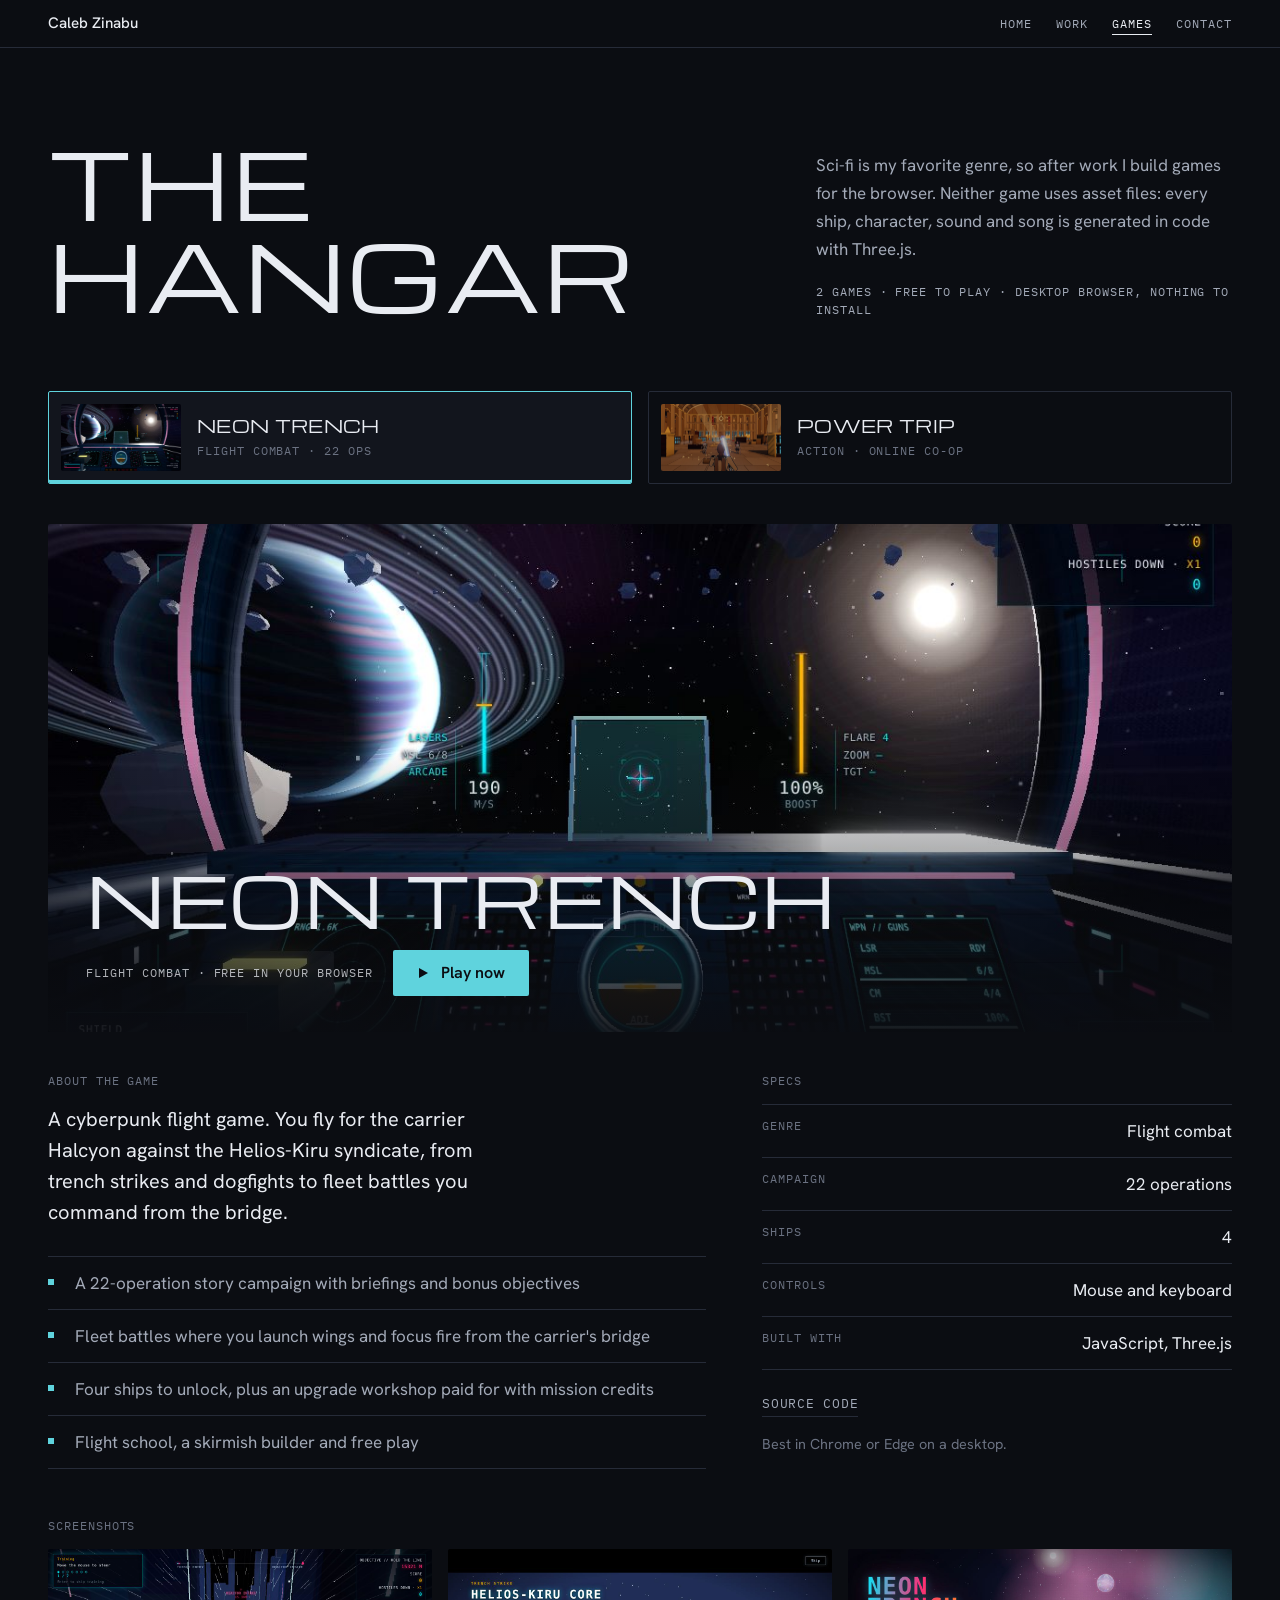
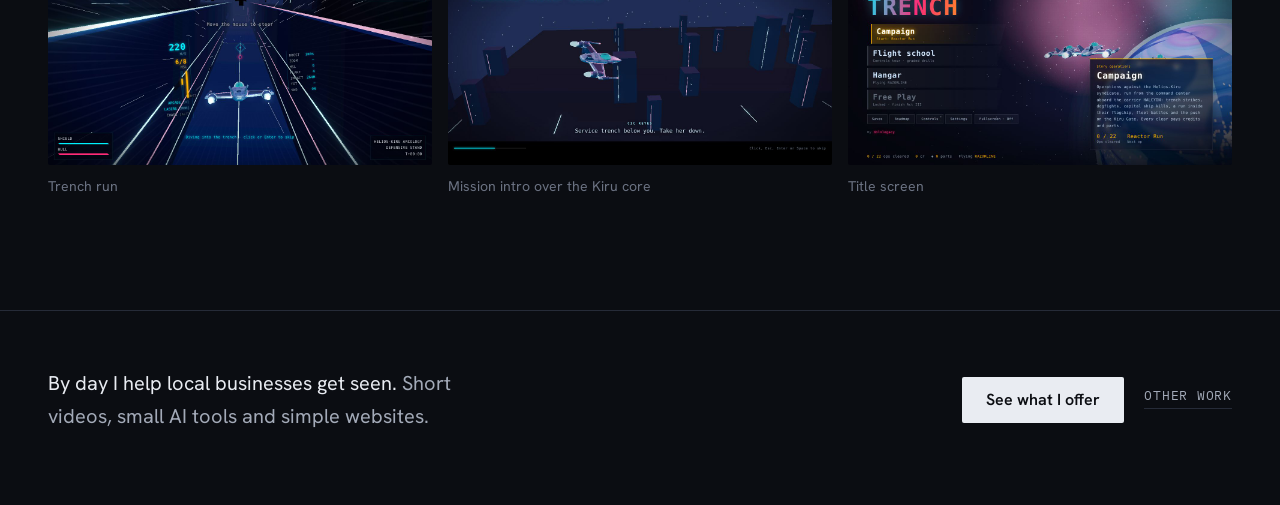
==== commit 915f9168: "Organize the Games page into tabs, one game at a time Co-Authored-By: Claude Opus 5.5 <noreply@anthr" ====
--- a/games.html
+++ b/games.html
@@ -84,6 +84,22 @@
   .play{transition:filter .15s}.play:hover{filter:brightness(1.12)}
 }
 
+
+/* tabs: one game at a time */
+.tabs{display:grid;grid-template-columns:repeat(2,minmax(0,1fr));gap:16px;margin-bottom:40px}
+.tab{display:grid;grid-template-columns:7.5rem minmax(0,1fr);gap:16px;align-items:center;padding:12px;background:transparent;border:1px solid var(--rule);border-radius:2px;color:var(--text);text-align:left;cursor:pointer;font:inherit;text-decoration:none}
+.tab img{width:100%;aspect-ratio:16/9;object-fit:cover;display:block;border-radius:2px;opacity:.7}
+.tab b{display:block;font:400 1.05rem/1.2 var(--title);text-transform:uppercase;letter-spacing:.02em}
+.tab span{display:block;margin-top:6px}
+.tab[aria-selected="true"]{border-color:var(--accent);background:var(--ground-2);box-shadow:inset 0 -3px 0 var(--accent)}
+.tab[aria-selected="true"] img{opacity:1}
+.tab.nt{--accent:var(--nt)}.tab.pt{--accent:var(--pt)}
+.tab:hover{border-color:var(--soft)}
+.sub-h{font:400 .74rem/1.5 var(--mono);letter-spacing:.08em;text-transform:uppercase;color:var(--faint);margin-bottom:14px}
+.key .over .right{display:flex;align-items:center;gap:20px;flex-wrap:wrap}
+.game[hidden]{display:none}
+@media (max-width:560px){.tab{grid-template-columns:minmax(0,1fr)}.tab img{display:none}.key .over .meta{display:none}.key h2{font-size:1.7rem}.key img{aspect-ratio:1/1}}
+
 /* closing */
 .close{border-top:1px solid var(--rule);padding-block:56px 72px}
 .close .wrap{display:flex;justify-content:space-between;align-items:center;gap:24px;flex-wrap:wrap}
@@ -122,14 +138,22 @@
     </div>
   </section>
 
-  <article class="game nt" id="neon-trench" aria-labelledby="nt-h">
+  <div class="wrap">
+    <div class="tabs" role="tablist" aria-label="Games">
+      <a class="tab nt" role="tab" id="tab-neon-trench" href="#neon-trench" aria-controls="neon-trench" aria-selected="true"><img src="img/nt-planet.jpg" alt=""><div><b>Neon Trench</b><span class="meta">Flight combat · 22 ops</span></div></a>
+      <a class="tab pt" role="tab" id="tab-power-trip" href="#power-trip" aria-controls="power-trip" aria-selected="false"><img src="img/pt-archive.jpg" alt=""><div><b>Power Trip</b><span class="meta">Action · Online co-op</span></div></a>
+    </div>
+  </div>
+
+  <article class="game nt" id="neon-trench" role="tabpanel" aria-labelledby="tab-neon-trench">
     <div class="wrap">
       <figure class="key">
         <img src="img/nt-planet.jpg" alt="The cockpit view in deep space, with a ringed planet, an asteroid field and the ship's instrument panels">
-        <figcaption class="over"><h2 id="nt-h">Neon Trench</h2><span class="meta"><span class="idx">01</span> · Flight combat</span></figcaption>
+        <figcaption class="over"><h2 id="nt-h">Neon Trench</h2><div class="right"><span class="meta">Flight combat · Free in your browser</span><a class="play" href="https://neon-trench.vercel.app/"><svg viewBox="0 0 12 12" aria-hidden="true"><path d="M2 1l9 5-9 5z" fill="currentColor"/></svg>Play now</a></div></figcaption>
       </figure>
       <div class="sheet">
         <div class="pitch">
+          <p class="sub-h">About the game</p>
           <p class="lead">A cyberpunk flight game. You fly for the carrier Halcyon against the Helios-Kiru syndicate, from trench strikes and dogfights to fleet battles you command from the bridge.</p>
           <ul class="feats">
             <li>A 22-operation story campaign with briefings and bonus objectives</li>
@@ -139,6 +163,7 @@
           </ul>
         </div>
         <div>
+          <p class="sub-h">Specs</p>
           <dl class="specs">
             <div><dt>Genre</dt><dd>Flight combat</dd></div>
             <div><dt>Campaign</dt><dd>22 operations</dd></div>
@@ -147,13 +172,13 @@
             <div><dt>Built with</dt><dd>JavaScript, Three.js</dd></div>
           </dl>
           <div class="actions">
-            <a class="play" href="https://neon-trench.vercel.app/"><svg viewBox="0 0 12 12" aria-hidden="true"><path d="M2 1l9 5-9 5z" fill="currentColor"/></svg>Play Neon Trench</a>
             <a class="alt" href="https://github.com/czinabu/neon-trench">Source code</a>
           </div>
           <p class="note">Best in Chrome or Edge on a desktop.</p>
         </div>
       </div>
-      <div class="stills">
+      <p class="sub-h" style="margin-top:48px;margin-bottom:0">Screenshots</p>
+      <div class="stills" style="margin-top:14px">
         <figure><img src="img/nt-trench.jpg" alt="A fighter diving down a glowing trench" loading="lazy"><figcaption>Trench run</figcaption></figure>
         <figure><img src="img/nt-strike.jpg" alt="A mission intro over a city of dark towers" loading="lazy"><figcaption>Mission intro over the Kiru core</figcaption></figure>
         <figure><img src="img/nt-title.jpg" alt="The title screen with a planet, two ships and the campaign menu" loading="lazy"><figcaption>Title screen</figcaption></figure>
@@ -161,14 +186,15 @@
     </div>
   </article>
 
-  <article class="game pt" id="power-trip" aria-labelledby="pt-h">
+  <article class="game pt" id="power-trip" role="tabpanel" aria-labelledby="tab-power-trip">
     <div class="wrap">
       <figure class="key">
         <img src="img/pt-archive.jpg" alt="Third-person view of the hero holding a glowing blade in a golden archive hall, with enemies ahead" loading="lazy">
-        <figcaption class="over"><h2 id="pt-h">Power Trip</h2><span class="meta"><span class="idx">02</span> · Action · Co-op</span></figcaption>
+        <figcaption class="over"><h2 id="pt-h">Power Trip</h2><div class="right"><span class="meta">Action · Co-op · Free in your browser</span><a class="play" href="https://sw-power-trip.vercel.app"><svg viewBox="0 0 12 12" aria-hidden="true"><path d="M2 1l9 5-9 5z" fill="currentColor"/></svg>Play now</a></div></figcaption>
       </figure>
       <div class="sheet">
         <div class="pitch">
+          <p class="sub-h">About the game</p>
           <p class="lead">A third-person action game with two heroes: a blade duelist with fighting stances and powers, and an armored gunner with a jetpack. Play the story alone or with a friend.</p>
           <ul class="feats">
             <li>A story campaign with chapters, cutscenes and a squad that takes your orders</li>
@@ -178,6 +204,7 @@
           </ul>
         </div>
         <div>
+          <p class="sub-h">Specs</p>
           <dl class="specs">
             <div><dt>Genre</dt><dd>Third-person action</dd></div>
             <div><dt>Heroes</dt><dd>2</dd></div>
@@ -186,14 +213,14 @@
             <div><dt>Built with</dt><dd>JavaScript, Three.js</dd></div>
           </dl>
           <div class="actions">
-            <a class="play" href="https://sw-power-trip.vercel.app"><svg viewBox="0 0 12 12" aria-hidden="true"><path d="M2 1l9 5-9 5z" fill="currentColor"/></svg>Play Power Trip</a>
             <a class="alt" href="https://github.com/czinabu/power-trip/releases">Windows app</a>
             <a class="alt" href="https://github.com/czinabu/power-trip">Source code</a>
           </div>
           <p class="note">Best in Chrome or Edge on a desktop.</p>
         </div>
       </div>
-      <div class="stills">
+      <p class="sub-h" style="margin-top:48px;margin-bottom:0">Screenshots</p>
+      <div class="stills" style="margin-top:14px">
         <figure><img src="img/pt-outpost.jpg" alt="A desert town at dusk" loading="lazy"><figcaption>Desert outpost</figcaption></figure>
         <figure><img src="img/pt-jedha.jpg" alt="A purple-lit plaza in a city at night" loading="lazy"><figcaption>Night city</figcaption></figure>
         <figure><img src="img/pt-kamino.jpg" alt="Platforms in a storm-lashed ocean city" loading="lazy"><figcaption>Storm platforms</figcaption></figure>
@@ -208,5 +235,19 @@
     <div class="links"><a class="play" style="--accent:#e9ecf2" href="index.html">See what I offer</a><a class="alt" href="work.html">Other work</a></div>
   </div>
 </footer>
+
+<script>
+(function(){
+  var tabs=[].slice.call(document.querySelectorAll('.tab')),panels=tabs.map(function(t){return document.getElementById(t.getAttribute('aria-controls'));});
+  function show(id,focus){var hit=false;tabs.forEach(function(t,i){var on=t.getAttribute('aria-controls')===id;if(on)hit=true;t.setAttribute('aria-selected',on?'true':'false');t.tabIndex=on?0:-1;panels[i].hidden=!on;});
+    if(!hit)show('neon-trench');}
+  tabs.forEach(function(t,i){
+    t.addEventListener('click',function(e){e.preventDefault();var id=t.getAttribute('aria-controls');show(id);try{history.replaceState(null,'','#'+id);}catch(_){location.hash=id;}});
+    t.addEventListener('keydown',function(e){if(e.key==='ArrowRight'||e.key==='ArrowLeft'){var n=tabs[(i+(e.key==='ArrowRight'?1:tabs.length-1))%tabs.length];n.focus();n.click();}});
+  });
+  show((location.hash||'').slice(1)||'neon-trench');
+  addEventListener('hashchange',function(){show(location.hash.slice(1));});
+})();
+</script>
 </body>
 </html>
